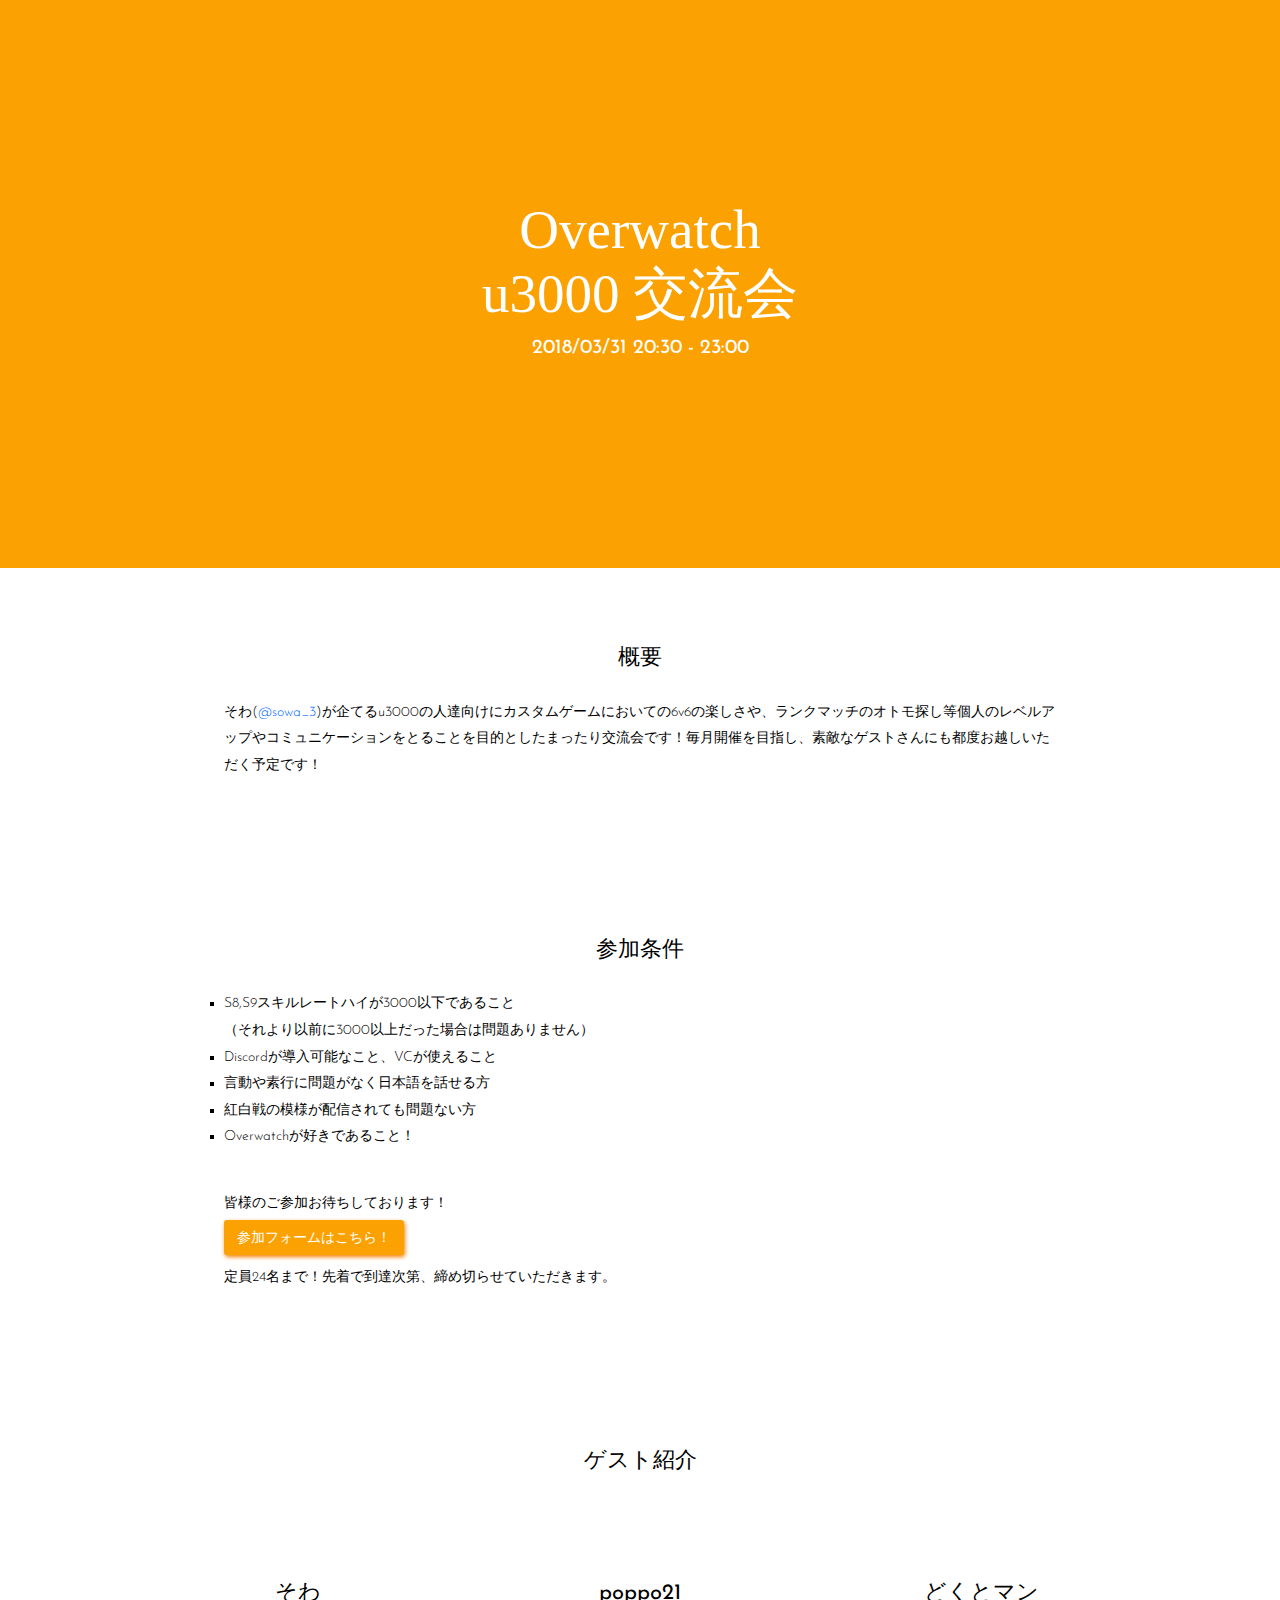
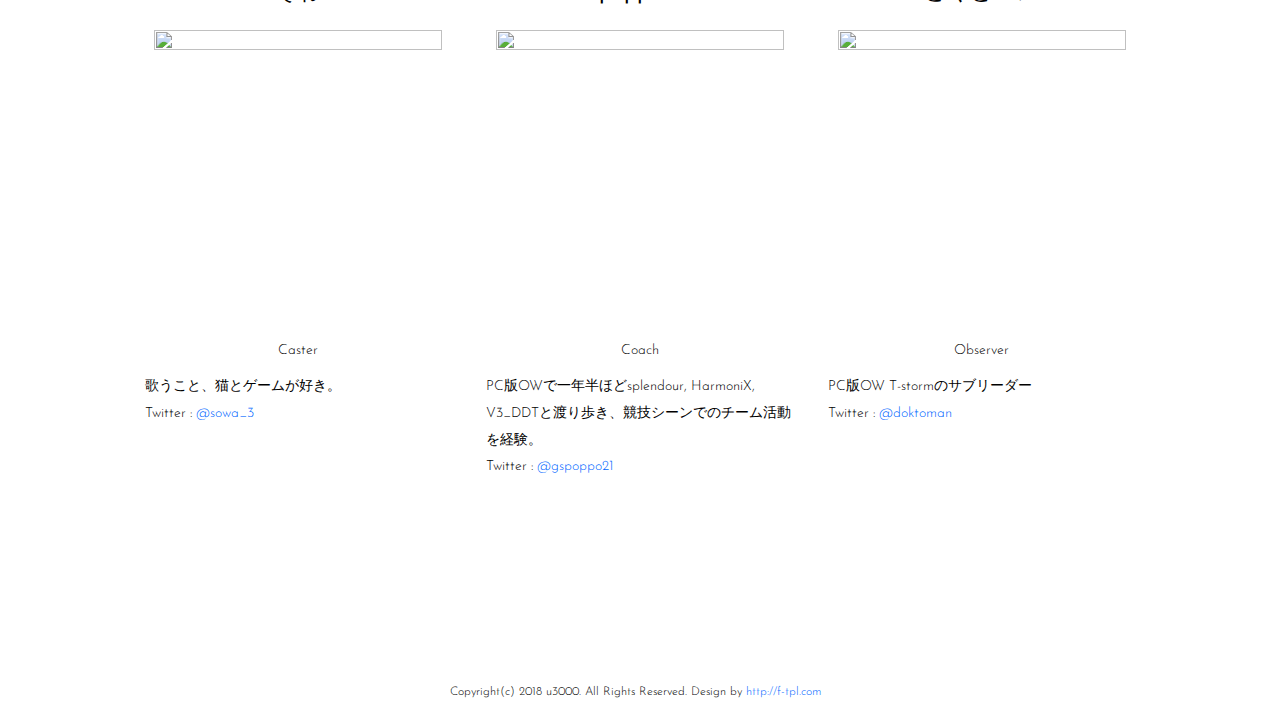
==== 3.html @ 667ba6cf "紹介文を追加" ====
<!doctype html>
<html lang="ja">
<head>
<meta charset="UTF-8">
<meta name="description" content="第三回PC版Overwatch u3000交流会・紅白戦">
<meta name="viewport" content="width=device-width">
<title>u3000交流会 | 第三回PC版Overwatch u3000交流会・紅白戦</title>
<link rel="stylesheet" media="all" href="css/style.css">
<script src="https://ajax.googleapis.com/ajax/libs/jquery/1.8.0/jquery.min.js"></script>
<script src="js/script.js"></script>
<meta name="twitter:card" content="summary_large_image" />
<meta name="twitter:site" content="@sowa_3" />
<meta property="og:url" content="https://u3000sowa.github.io/" />
<meta property="og:title" content="Overwatch u3000交流会" />
<meta property="og:image" content="https://u3000sowa.github.io/images/img.png" />
</head>
<body>

<nav id="mainnav">
	<p id="menuWrap"><a id="menu"><span id="menuBtn"></span></a></p>
	<div class="panel">
		<ul>
			<li><a href="#header">TOP</a></li>
			<li><a href="#sec01">概要</a></li>
			<li><a href="#sec02">参加条件</a></li>
			<li><a href="#sec03">ゲスト紹介</a></li>
			<li><a href="https://www.twitch.tv/sowamuu_gg">配信ページ</a></li>
			<li><a href="https://twitter.com/sowa_3">Twitter</a></li>
		</ul>
	</div>
</nav>

<header id="header">
	<img src="images/fba102.png" alt="">
	<div id="slogan">
		<h1>Overwatch</h1>
		<h1>u3000 交流会</h1>
		<h2>2018/03/31 20:30 - 23:00</h2>
	</div>
</header>

<!-- 概要 -->
<section id="sec01">
	<header>
		<h2>概要</h2>
	</header>
	<div class="vision">
		そわ(<a href="https://twitter.com/sowa_3">@sowa_3</a>)が企てるu3000の人達向けにカスタムゲームにおいての6v6の楽しさや、ランクマッチのオトモ探し等個人のレベルアップやコミュニケーションをとることを目的としたまったり交流会です！毎月開催を目指し、素敵なゲストさんにも都度お越しいただく予定です！
	</div>
</section>
<!-- // 概要 -->

<!-- 参加条件 -->
<section id="sec02">
	<header>
		<h2>参加条件</h2>
	</header>
	<div class="vision">
		<ul>
			<li>S8,S9スキルレートハイが3000以下であること<br>（それより以前に3000以上だった場合は問題ありません）</li>
			<li>Discordが導入可能なこと、VCが使えること</li>
			<li>言動や素行に問題がなく日本語を話せる方</li>
			<li>紅白戦の模様が配信されても問題ない方</li>
			<li>Overwatchが好きであること！</li>
		</ul>
		<p>皆様のご参加お待ちしております！</p>
		<a button class="btn" onclick="location.href='https://goo.gl/forms/IN102iPbxKJawy0r2'">参加フォームはこちら！</a>
		<p>定員24名まで！先着で到達次第、締め切らせていただきます。</p>
	</div>
</section>
<!-- // 参加条件 -->

<!-- ゲスト紹介 -->
<section id="sec03">
	<header>
		<h2>ゲスト紹介</h2>
	</header>
	<div class="inner">
		<ul class="col3">
			<li>
				<h2>そわ</h2>
				<img src="images/sowa.png" width="288" height="288" alt="">
				<div class="center">Caster</div>
				<p>歌うこと、猫とゲームが好き。</p>
				<p>Twitter : <a href="https://twitter.com/sowa_3">@sowa_3</a></p>
				</li>
			<li>
				<h2>poppo21</h2>
				<img src="https://pbs.twimg.com/profile_images/968162155701784576/dYV2qPCT_400x400.jpg" width="288" height="288" alt="">
				<div class="center">Coach</div>
				<p>PC版OWで一年半ほどsplendour, HarmoniX, V3_DDTと渡り歩き、競技シーンでのチーム活動を経験。</p>
				<p>Twitter : <a href="https://twitter.com/gspoppo21">@gspoppo21</a></p>
			</li>
			<li>
				<h2>どくとマン</h2>
				<img src="https://pbs.twimg.com/profile_images/965142204518821888/nxe8o_r1_400x400.jpg" width="288" height="288" alt="">
				<div class="center">Observer</div>
				<p>PC版OW T-stormのサブリーダー</p>
				<p>Twitter : <a href="https://twitter.com/doktoman">@doktoman</a></p>
			</li>
		</ul>
	</div>
</section>
<!-- // ゲスト紹介 -->

<footer id="footer">
	Copyright(c) 2018 u3000. All Rights Reserved. Design by <a href="http://f-tpl.com" target="_blank">http://f-tpl.com</a><!-- ←クレジット表記を外す場合はシリアルキーが必要です http://f-tpl.com/credit/ -->
</footer>

</body>
</html>
---- css/style.css ----
@import url(https://fonts.googleapis.com/css?family=Pacifico);
@import url(http://fonts.googleapis.com/earlyaccess/notosansjp.css);
@import url(https://fonts.googleapis.com/css?family=Josefin+Sans);
@import url(https://fonts.googleapis.com/earlyaccess/roundedmplus1c.css);

/* reset */
body,div,dl,dt,dd,ul,ol,li,h1,h2,h3,h4,h5,h6,pre,form,fieldset,input,textarea,p,blockquote,th,td{margin:0;padding:0;}
address,caption,cite,code,dfn,em,strong,th,var{font-style:normal;}
ul{list-style:none;}
table{border-collapse:collapse;border-spacing:0;}
caption,th{text-align:left;}
q:before,q:after{content:'';}
object,embed{vertical-align:top;}
legend{display:none;}
h1,h2,h3,h4,h5,h6{font-size:100%;}
img,abbr,acronym,fieldset{border:0;}

body{
	font: 14px/1.9 'Josefin Sans', 'Noto Sans JP',sans-serif;
	font-weight: 300;
	-webkit-text-size-adjust:100%;
	overflow-x: hidden;
	color: #000;
	background: #fff;
}

a{
	color: #0066ff;
	text-decoration: none;
}

a:hover, .active{
  text-decoration: underline;
}

a:active, a:focus,input:active, input:focus{outline:0;}


/* ヘッダー
------------------------------------------------------------*/
#header{
	position: relative;
    overflow:hidden;
    width:100%;
    height:568px;
}

#header img{
    position:absolute;
    left:50%;
    width:1280px;
    height:568px;
    margin-left:-640px;
}

#slogan{
	position: absolute;
  top: 50%;
	width: 100%;
	-webkit-transform: translate(0, -50%);
  transform: translate(0, -50%);
	color: #fff;
	line-height: 0.8;
	text-align: center;
}

#slogan h1{
	font-size: 55px;
	font-family: 'Rounded Mplus 1c';
	margin-bottom: 20px;
	font-weight:normal;
}

#slogan h2{
	line-height: 1.2;
	font-size: 20px;
	font-weight:normal;
}


/* フッター
------------------------------------------------------------*/
#footer{
	clear: both;
	padding: 50px 10px 50px 0;
	text-align: center;
	font-size: 12px;
}


/* 共通
------------------------------------------------------------*/
h1, h2{
	font-family: 'Josefin Sans', 'Noto Sans JP',sans-serif;
}

img{
	width: 100%;
	height: auto;
}

section{clear:both;}

section h2{
	font-size: 22px;
	font-weight:normal;
	text-align: center;
}

.inner{
	width: 94%;
	margin: 0 auto;
	padding-bottom: 50px;
	
}

.col2 li{
	display: inline-block;
	width: 100%;
  	margin: 20px 0 20px 0;
}

.center{
	text-align: center;
	margin-bottom: 10px;
}

div{
	font-family: 'Josefin Sans', 'Noto Sans JP',sans-serif;
}

a.btn{
	margin-bottom: 10px;
    margin-top: 2px;
	display: block;
	height: 35px;
	width: 180px;
	text-decoration: none;
	background: #fba102;
	color: #fff;
	line-height: 37px;
	text-align: center;
	border-radius: 3px;
	box-shadow: 1px 2px 4px #f58002;
  }
  a.btn:active{
	-ms-transform: translateY(2px);
	-webkit-transform: translateY(2px);
	transform: translateY(2px);
	box-shadow:none;
  }

/* SEC01 VISION
------------------------------------------------------------*/

.vision{
	width: 65%;
	margin: 0 auto;
	padding-bottom: 80px;
}

.vision ul{
	padding-bottom: 40px;
	list-style-type: square;
}


/* SEC02 MESSAGE
------------------------------------------------------------*/
.wrap{
	clear: both;
	width: 100%;
	background: #f6f6f6;
}

.bg{
	line-height: 0;
}

.txt h2{
	padding: 0 0 20px !important;
}

ul.col2{
	padding-left: 18px;
	padding-right: 18px;
}


/* SEC03 SERVICE MESSAGE STORY
------------------------------------------------------------*/
.col3 li{
	margin-bottom: 50px;
}

.col3 img{
	max-width: 288px;
	display: block;
	margin: -5px auto 20px;
}

/* SEC04 STORY & SUCCESS
------------------------------------------------------------*/
#sec04{
	background: url(../images/bgSec04.jpg) no-repeat 100% 100% fixed;
	background-size: cover;
	-webkit-background-size: cover;
	color: #fff;
}


/* SEC05 PROFILE
------------------------------------------------------------*/
#sec05{
	padding-top: 50px;
	padding-bottom : 400px;
}

#sec05 dl{
	line-height: 1.2;
}

#sec05 dt{
	clear: left;
	float: left;
	display: block;
	width: 30%;
	margin-right: 10%;
	margin-bottom: 20px;
	text-align: right;
	line-height: 1.6em;
}

#sec05 dd{
	width: 60%;
	float: left;
	text-align: left;
	margin-bottom: 15px;
	line-height: 1.6em;
}

/* RESPONSIVE 設定
------------------------------------------------------------*/

@media only screen and (min-width: 1200px){
	.inner{
		width: 1024px;
		padding-bottom: 120px;
	}
	.inner img{
		max-width: 288px;
		display: block;
		margin: -5px auto 20px;
	}
	section h2{
		padding: 70px 0 20px;
	}
	.txt h2{
		padding: 0 0 20px !important;
	}
	section h3{
		padding: 10px 0 10px;
		font-size: 16px;
	}
}

@media only screen and (min-width: 800px){
	body{
		font-size:14px;
	}
	
  a#menu{
		display:none;
	}	

	.panel{
		display:block !important;
	}

	#mainnav{
		position:fixed;
		top: 0;
		width:100%;
		z-index:500;
	}

	#mainnav ul{
		text-align: right;
		padding-right: 30px;
	}

	#mainnav li{
		display: inline-block;
		padding: 45px 10px 20px;
		font-size: 14px;
		font-weight: 300;
	}
	
  #mainnav a{
		color: #7f7f7f;
	}
	
	#mainnav.changeNav{
		background: rgba(255,255,255,.9);
		border-bottom: 1px solid #d1d1d1;
	}
	
	#mainnav.changeNav li{
		padding: 20px 10px;
	}

	/* SEC02 MESSAGE
	-----------------*/
	.txt, .bg{
		width: 50%;
		float: left;
		display: table;
	background: #f6f6f6;
	}

	#sec02_02 .txt, #sec02_02 .bg{
		float: right;
	}

	.vMid{
		display: table-cell;
		padding: 0 100px;
		vertical-align: middle;
	}
	
	/* SEC03 SERVICE MESSAGE STORY
	-----------------*/
	.col3{
		text-align: center;
	}

	.col3 li{
		display: inline-block;
		width: 30%;
		padding: 0 1.5%;
		margin-bottom: 0;
		vertical-align: top;
		text-align: left;
	}
	
	/* SEC05 PROFILE
	-----------------*/
	#sec05{
		padding-top: 10px;
	}
	
  #footer{
		padding: 80px 10px 10px 0;
	}
}

@media only screen and (min-width: 641px){
	.col2 li{
		width: 40%;
		padding: 0 3%;
		vertical-align: middle;
	}
}

@media only screen and (max-width: 640px){
	#map iframe{
	  width: 96% !important;
		left: 2%;
	}
}

@media only screen and (max-width: 799px){
	#slogan h1{
		font-size: 31px;
	}

	#slogan h2{
		font-size: 16px;
	}

  a#menu{
  	display: inline-block;
  	position: relative;
  	width: 40px;
  	height: 40px;
  	margin: 10px;
	}

	#menuBtn{
  	display: block;
  	position: absolute;
  	top: 50%;
  	left: 50%;
  	width: 18px;
  	height: 2px;
  	margin: -1px 0 0 -7px;
  	background: #fff;
  	transition: .2s;
	}

	#menuBtn:before, #menuBtn:after{
  	display: block;
  	content: "";
  	position: absolute;
  	top: 50%;
  	left: 0;
  	width: 18px;
  	height: 2px;
  	background: #fff;
  	transition: .3s;
	}

	#menuBtn:before{
  	margin-top: -7px;
	}

	#menuBtn:after{
  	margin-top: 5px;
	}

	a#menu .close{
  	background: transparent;
	}

	a#menu .close:before, a#menu .close:after{
  	margin-top: 0;
	}

	a#menu .close:before{
  	transform: rotate(-45deg);
  	-webkit-transform: rotate(-45deg);
	}

	a#menu .close:after{
  	transform: rotate(-135deg);
  	-webkit-transform: rotate(-135deg);
	}

	.panel{
		width: 100%;
		display: none;
		overflow: hidden;
		position: relative;
		left: 0;
		top: 0;
		z-index: 100;
	}

	#mainnav{
		position: absolute;
		top: 0;
		right: 0;
		width: 100%;
		text-align: right;
		z-index:500;
	}

	#mainnav ul{
		border-bottom: 1px solid #ccc;
		background: #fff;
		text-align: left;
	}

	#mainnav li a{
		position: relative;
		display:block;
		padding:15px 25px;
		border-bottom: 1px solid #ccc;
		color: #000;
		font-weight: 400;
	}

	#mainnav li a:before{
		display: block;
		content: "";
		position: absolute;
		top: 50%;
		left: 5px;
		width: 6px;
		height: 6px;
		margin: -4px 0 0 0;
		border-top: solid 2px #000;
		border-right: solid 2px #000;
		-webkit-transform: rotate(45deg);
		transform: rotate(45deg);
	}
	.col3 li{
		margin: 0 auto;
		display: block;
	max-width: 288px;
	}
}

@media only screen and (max-width: 1199px){
	section h2{
		padding: 50px 0 20px 0;
	}
	#sec01 h2{
		padding: 70px 0 20px;
	}
	.vMid{
		padding: 0 20px;
	}
}
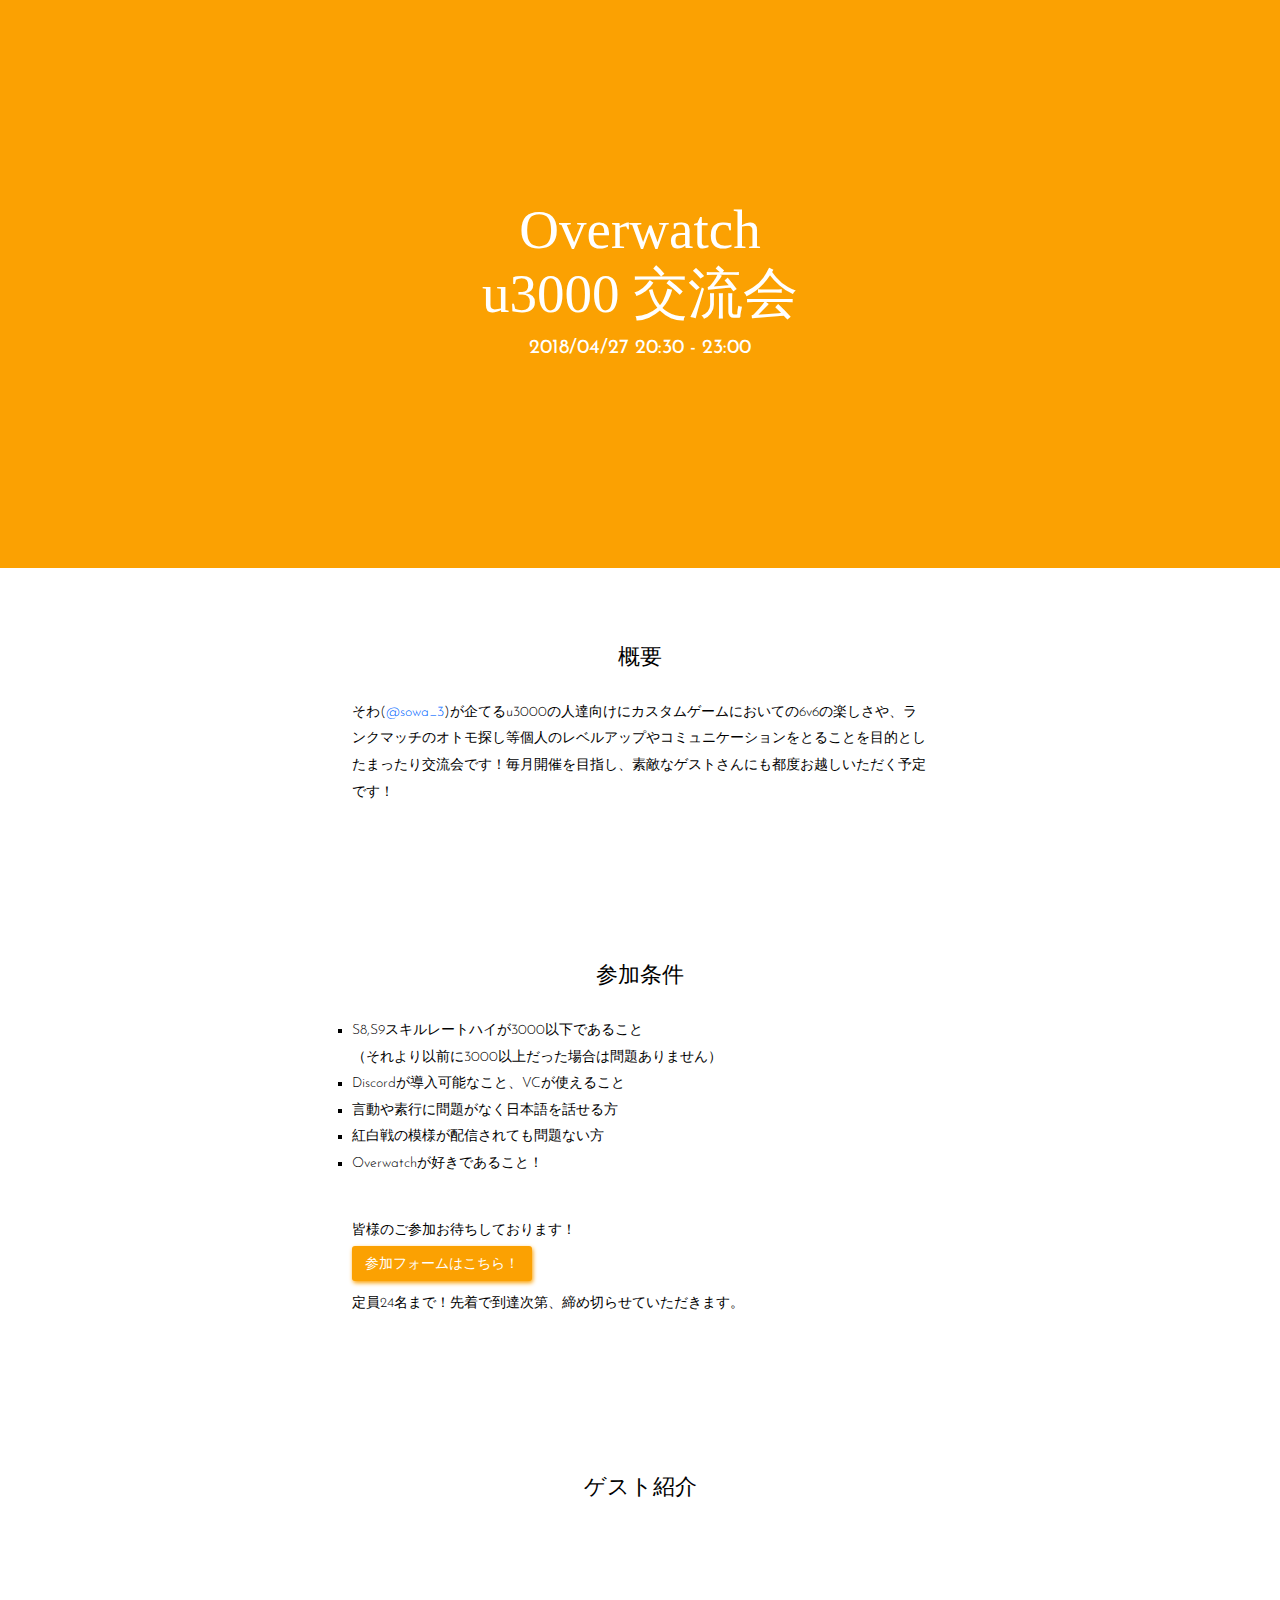
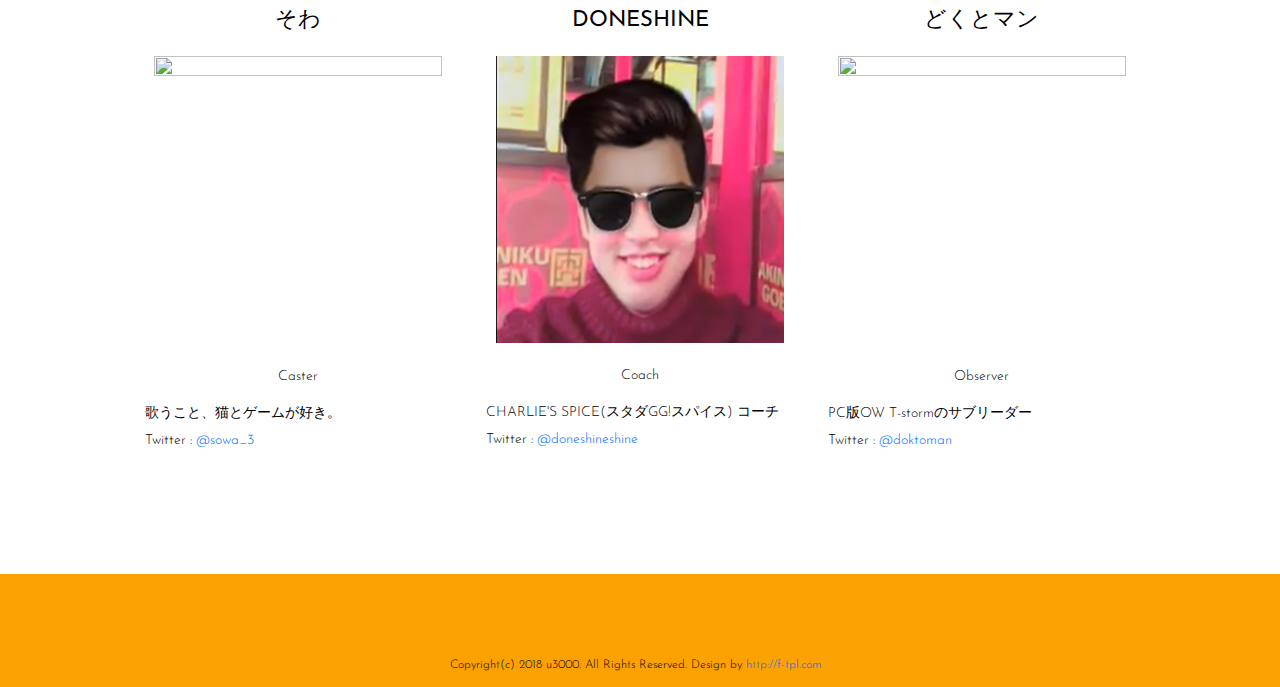
==== commit 347d2894: "加筆" ====
--- a/3.html
+++ b/3.html
@@ -35,7 +35,7 @@
 	<div id="slogan">
 		<h1>Overwatch</h1>
 		<h1>u3000 交流会</h1>
-		<h2>2018/03/31 20:30 - 23:00</h2>
+		<h2>2018/04/27 20:30 - 23:00</h2>
 	</div>
 </header>
 
@@ -85,11 +85,11 @@
 				<p>Twitter : <a href="https://twitter.com/sowa_3">@sowa_3</a></p>
 				</li>
 			<li>
-				<h2>poppo21</h2>
-				<img src="https://pbs.twimg.com/profile_images/968162155701784576/dYV2qPCT_400x400.jpg" width="288" height="288" alt="">
+				<h2>DONESHINE</h2>
+				<img src="images/done.png" width="288" height="288" alt="">
 				<div class="center">Coach</div>
-				<p>PC版OWで一年半ほどsplendour, HarmoniX, V3_DDTと渡り歩き、競技シーンでのチーム活動を経験。</p>
-				<p>Twitter : <a href="https://twitter.com/gspoppo21">@gspoppo21</a></p>
+				<p>CHARLIE'S SPICE(スタダGG!スパイス) コーチ</p>
+				<p>Twitter : <a href="https://twitter.com/doneshineshine">@doneshineshine</a></p>
 			</li>
 			<li>
 				<h2>どくとマン</h2>
--- a/css/style.css
+++ b/css/style.css
@@ -42,7 +42,8 @@
 	position: relative;
     overflow:hidden;
     width:100%;
-    height:568px;
+	height:568px;
+	background: #fba102;
 }
 
 #header img{
@@ -85,6 +86,7 @@
 	padding: 50px 10px 50px 0;
 	text-align: center;
 	font-size: 12px;
+	background: #fba102;
 }
 
 
@@ -141,7 +143,7 @@
 	line-height: 37px;
 	text-align: center;
 	border-radius: 3px;
-	box-shadow: 1px 2px 4px #f58002;
+	box-shadow: 1px 2px 4px #fba102;
   }
   a.btn:active{
 	-ms-transform: translateY(2px);
@@ -154,7 +156,7 @@
 ------------------------------------------------------------*/
 
 .vision{
-	width: 65%;
+	width: 45%;
 	margin: 0 auto;
 	padding-bottom: 80px;
 }
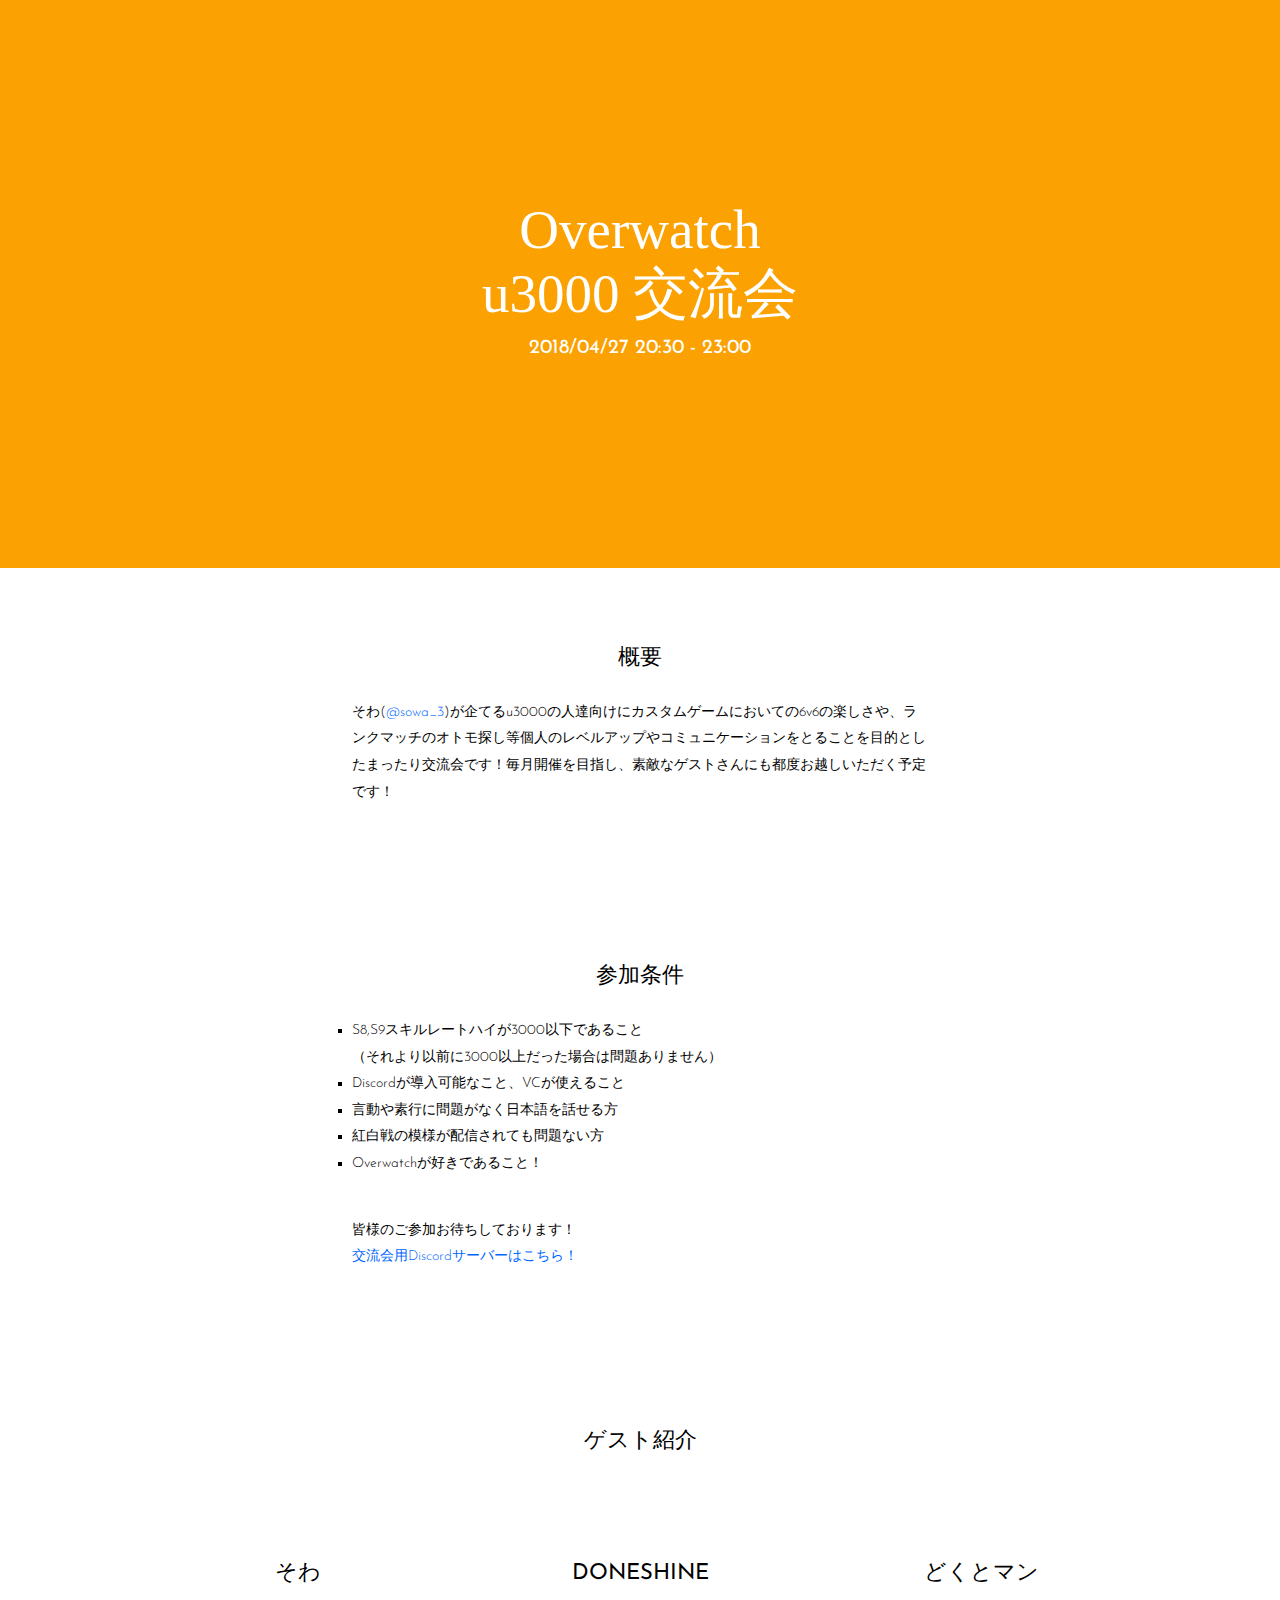
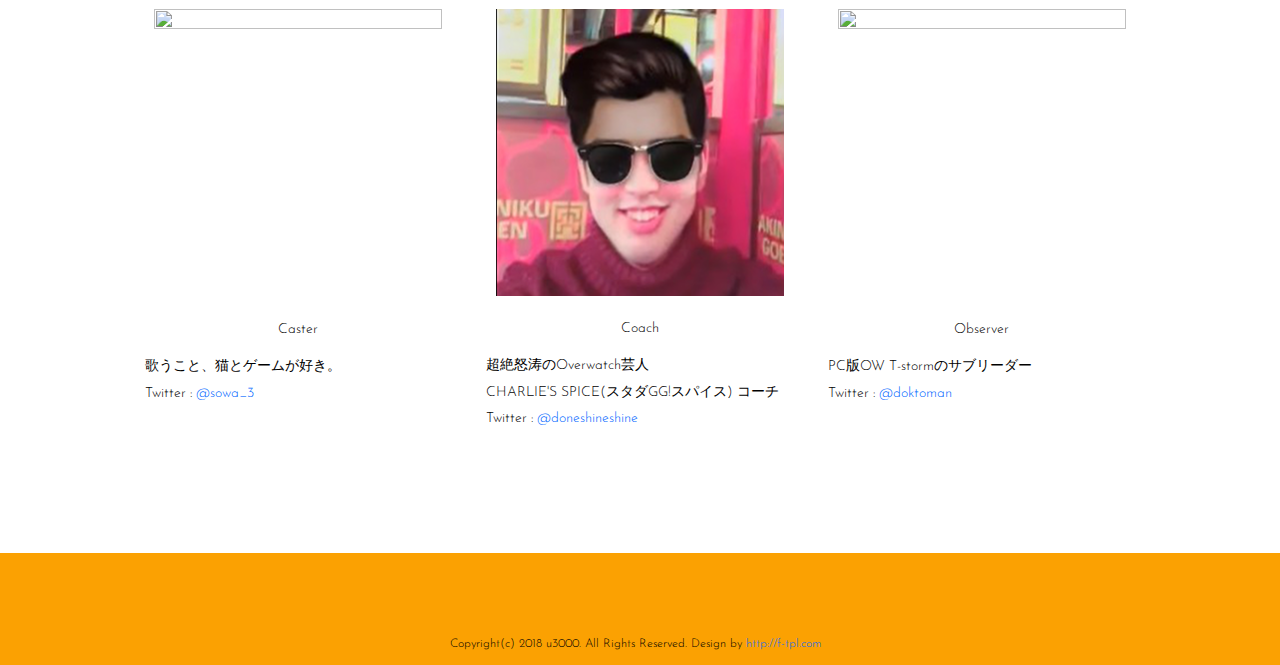
==== commit c943d7a8: "リンク追加" ====
--- a/3.html
+++ b/3.html
@@ -64,8 +64,7 @@
 			<li>Overwatchが好きであること！</li>
 		</ul>
 		<p>皆様のご参加お待ちしております！</p>
-		<a button class="btn" onclick="location.href='https://goo.gl/forms/IN102iPbxKJawy0r2'">参加フォームはこちら！</a>
-		<p>定員24名まで！先着で到達次第、締め切らせていただきます。</p>
+		<a href="https://discord.gg/h7yakcc"><i class="fab fa-discord"></i>交流会用Discordサーバーはこちら！<i class="fab fa-discord"></i></a>
 	</div>
 </section>
 <!-- // 参加条件 -->
@@ -88,6 +87,7 @@
 				<h2>DONESHINE</h2>
 				<img src="images/done.png" width="288" height="288" alt="">
 				<div class="center">Coach</div>
+				<p>超絶怒涛のOverwatch芸人</p>
 				<p>CHARLIE'S SPICE(スタダGG!スパイス) コーチ</p>
 				<p>Twitter : <a href="https://twitter.com/doneshineshine">@doneshineshine</a></p>
 			</li>
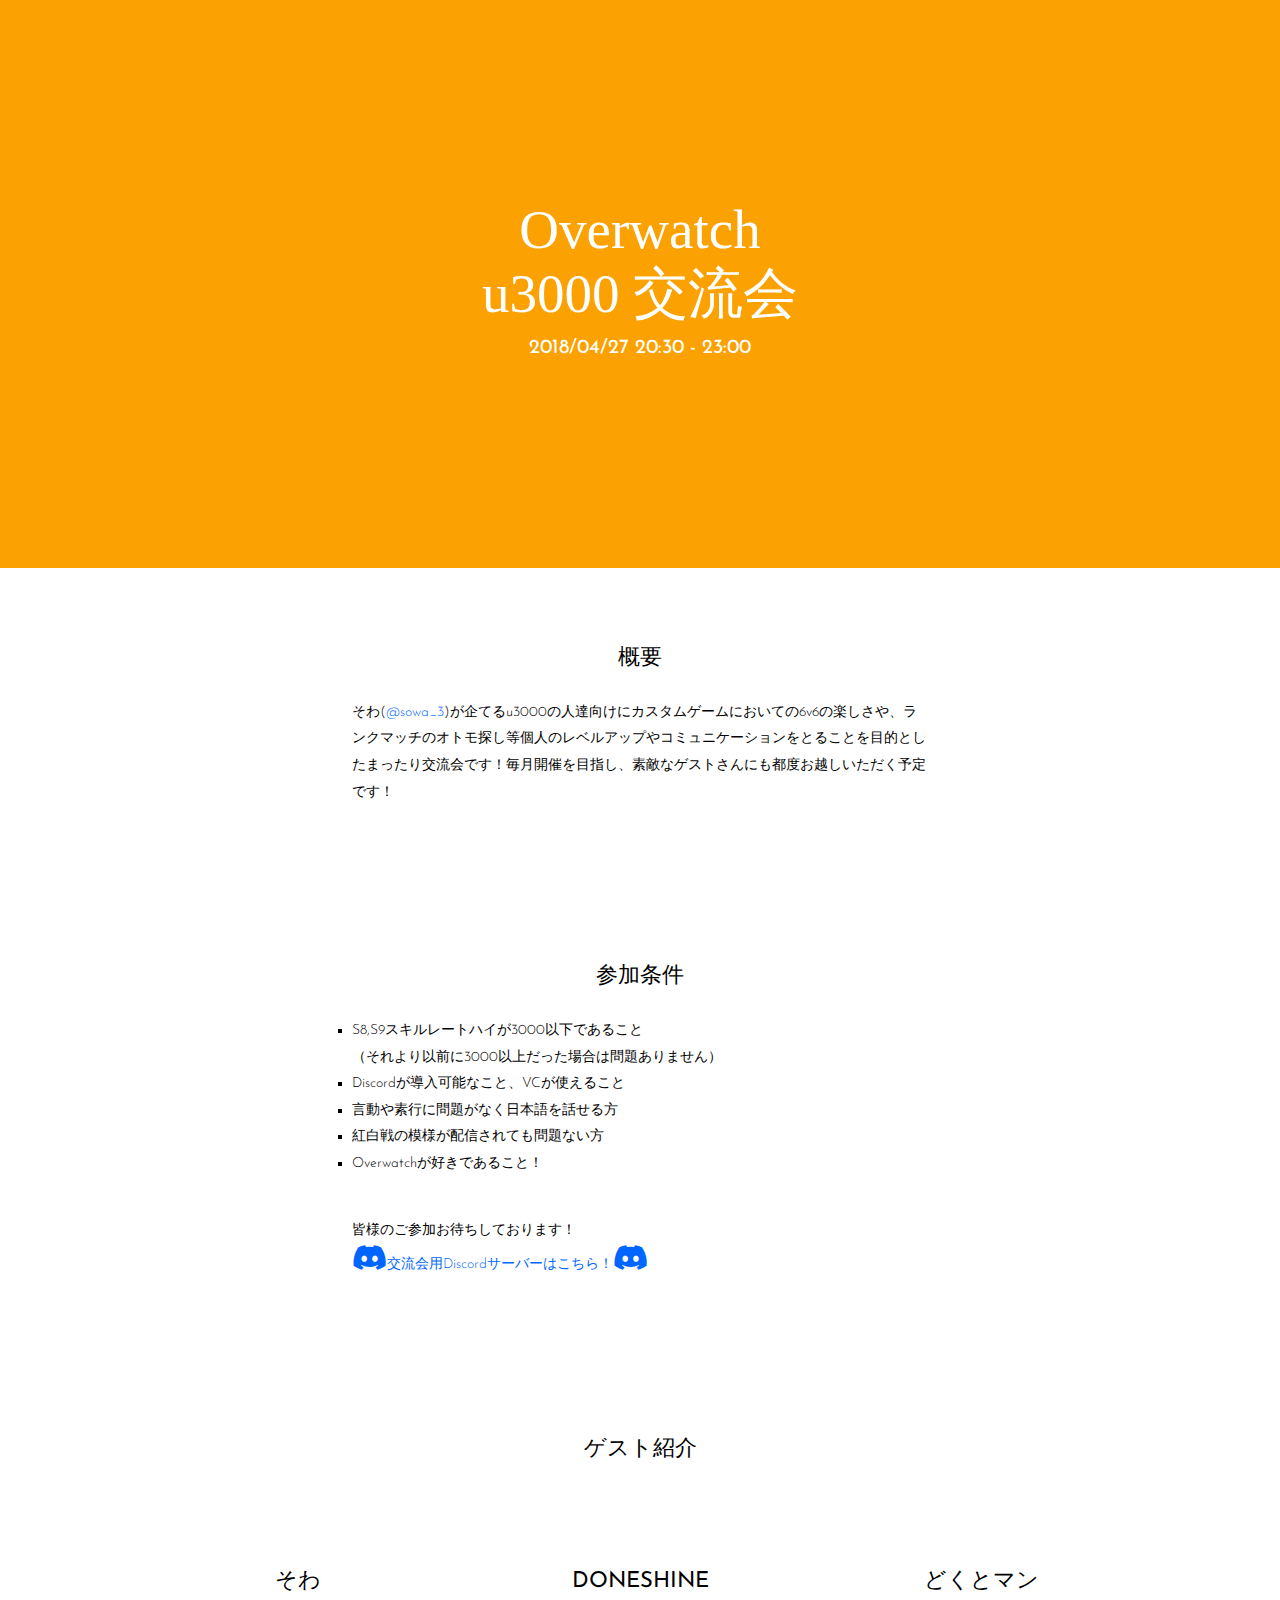
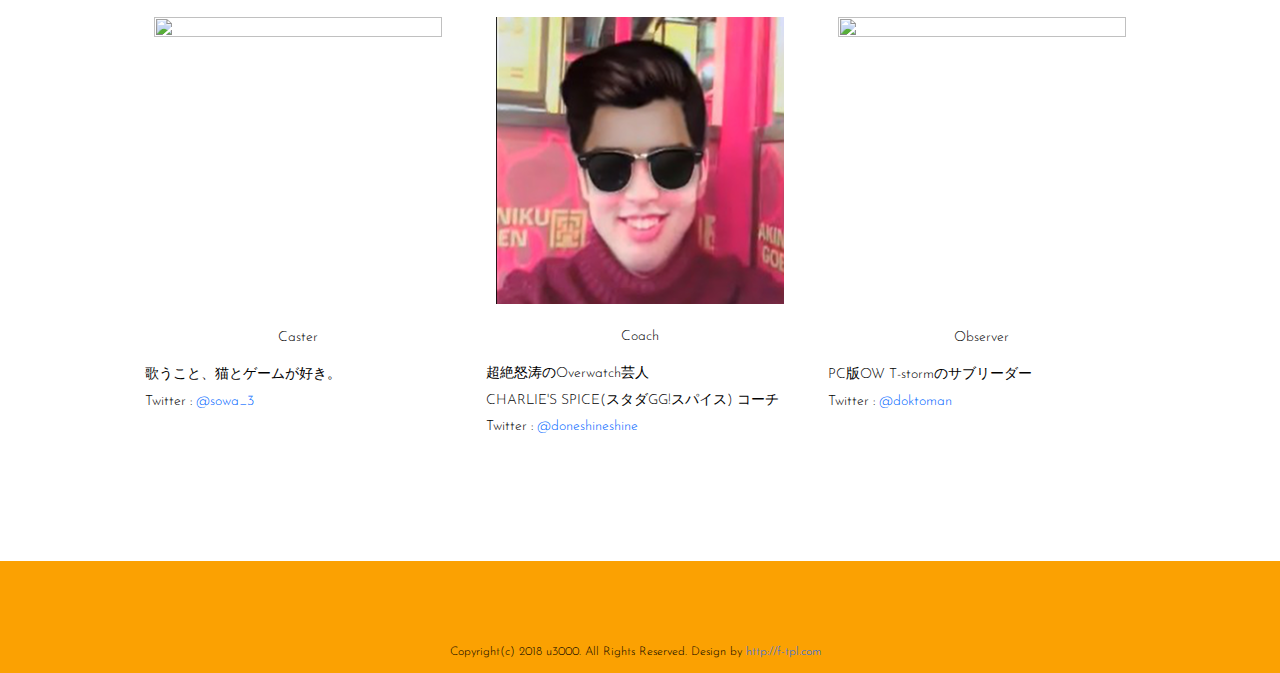
==== commit c79db8c5: "アイコン調整" ====
--- a/3.html
+++ b/3.html
@@ -1,4 +1,5 @@
 <!doctype html>
+<link href="https://use.fontawesome.com/releases/v5.0.6/css/all.css" rel="stylesheet">
 <html lang="ja">
 <head>
 <meta charset="UTF-8">
@@ -64,7 +65,7 @@
 			<li>Overwatchが好きであること！</li>
 		</ul>
 		<p>皆様のご参加お待ちしております！</p>
-		<a href="https://discord.gg/h7yakcc"><i class="fab fa-discord"></i>交流会用Discordサーバーはこちら！<i class="fab fa-discord"></i></a>
+		<a href="https://discord.gg/h7yakcc"><i class="fab fa-discord fa-2x fa-fw"></i>交流会用Discordサーバーはこちら！<i class="fab fa-discord fa-2x fa-fw"></i></a>
 	</div>
 </section>
 <!-- // 参加条件 -->
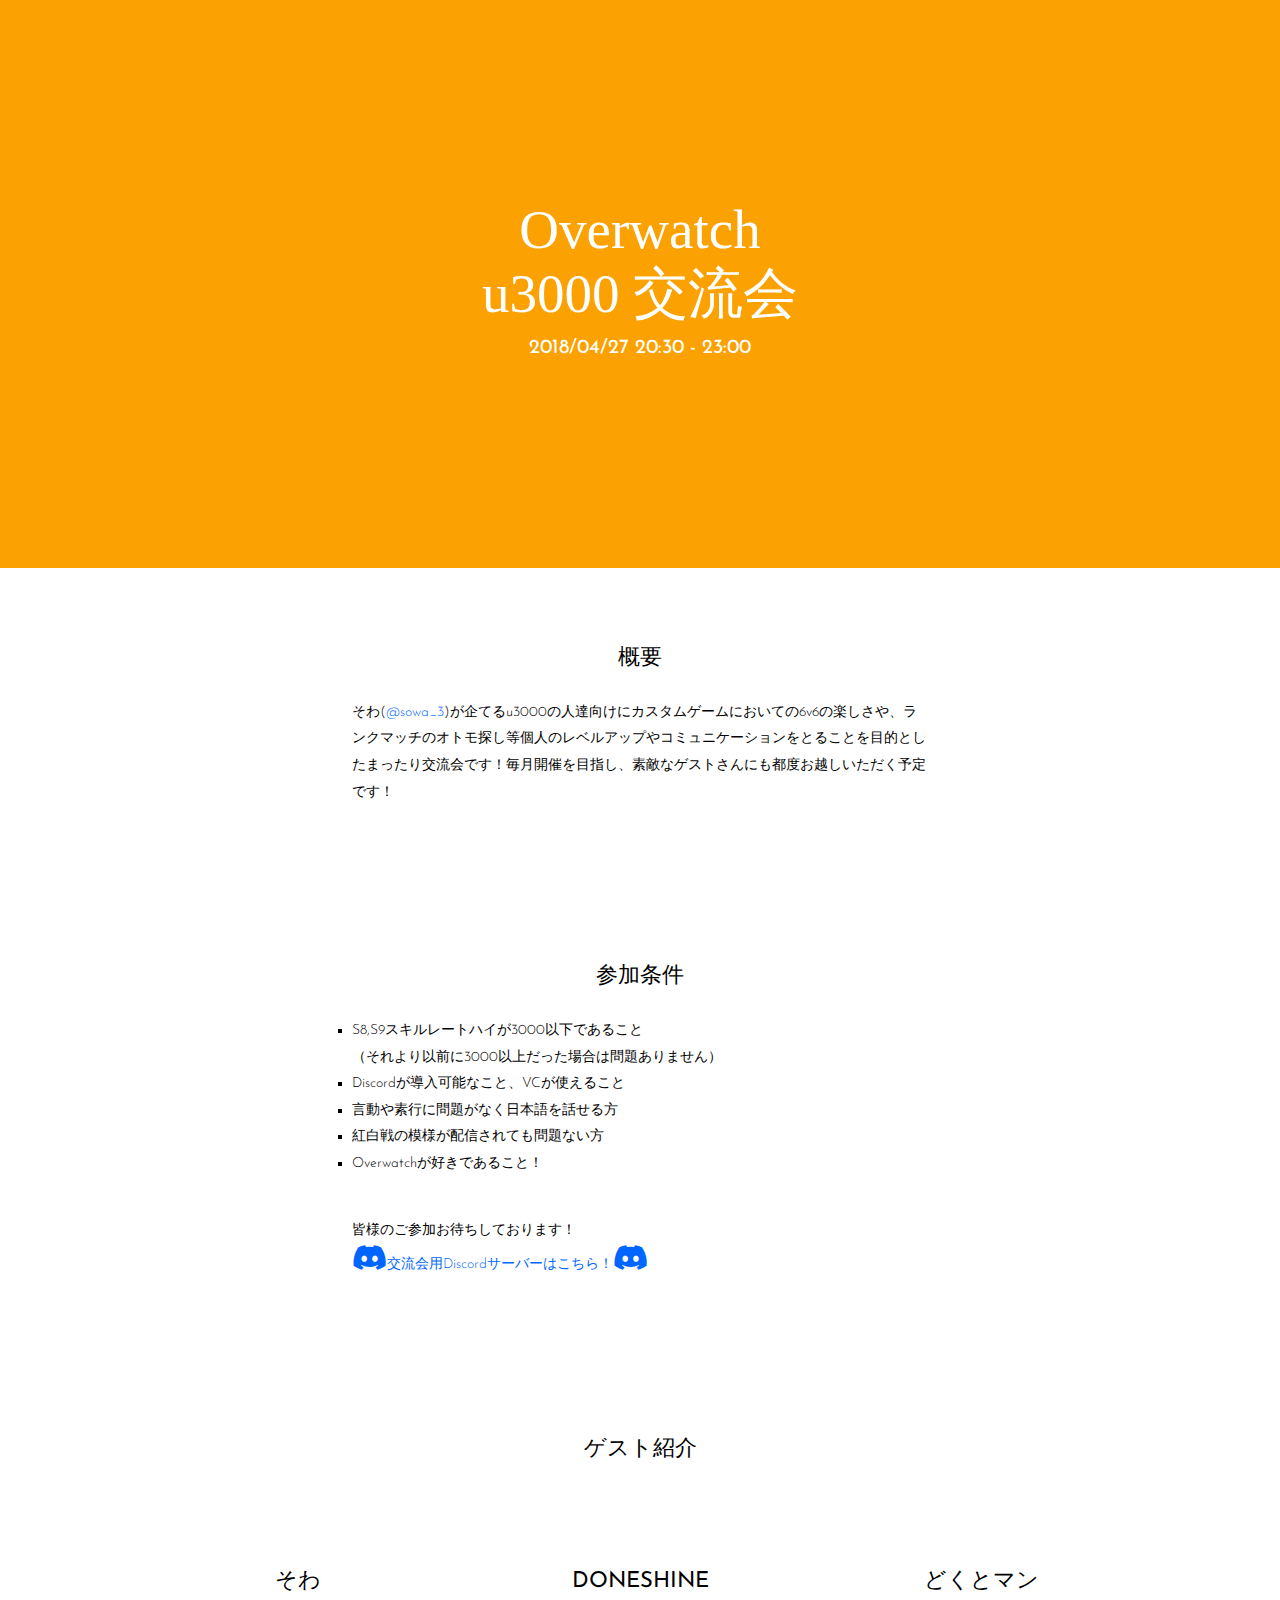
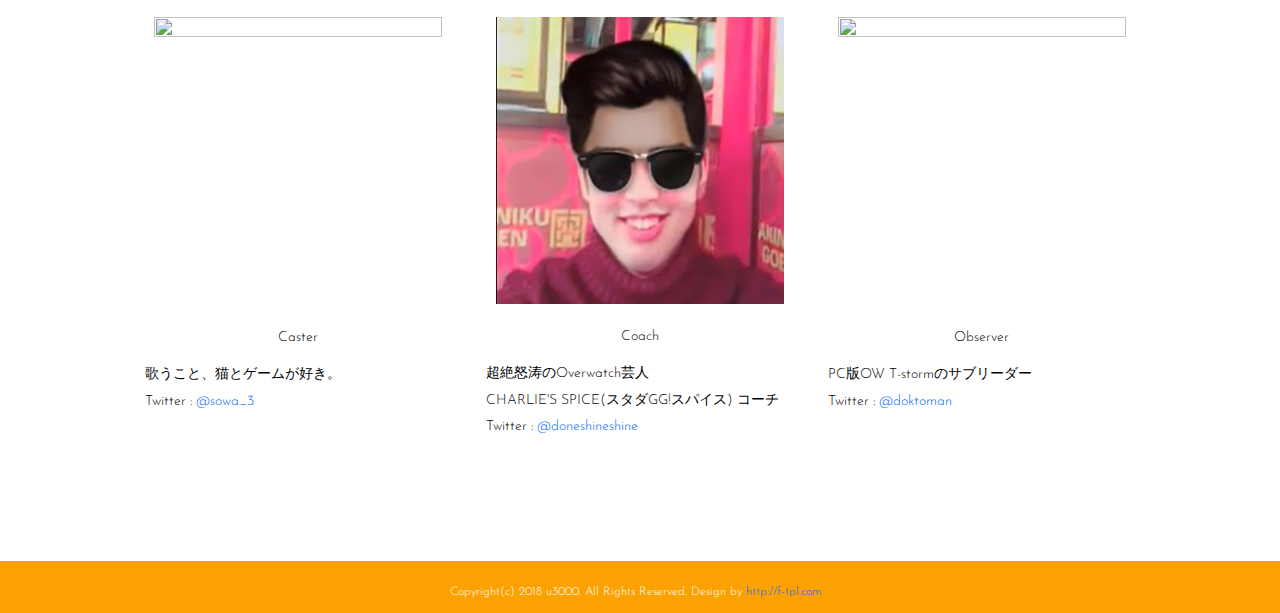
==== commit 2fb61c11: "タイトル画像削除" ====
--- a/3.html
+++ b/3.html
@@ -32,7 +32,6 @@
 </nav>
 
 <header id="header">
-	<img src="images/fba102.png" alt="">
 	<div id="slogan">
 		<h1>Overwatch</h1>
 		<h1>u3000 交流会</h1>
--- a/css/style.css
+++ b/css/style.css
@@ -83,10 +83,18 @@
 ------------------------------------------------------------*/
 #footer{
 	clear: both;
-	padding: 50px 10px 50px 0;
 	text-align: center;
 	font-size: 12px;
 	background: #fba102;
+	color: #fff;
+}
+/* アイコンを追加 */
+#footer a{
+	text-align: center;
+	clear: both;
+}
+#footer p{
+	padding: 50px 0 20px;
 }
 
 
@@ -131,6 +139,7 @@
 	font-family: 'Josefin Sans', 'Noto Sans JP',sans-serif;
 }
 
+/* フォーム用btnを追加 */
 a.btn{
 	margin-bottom: 10px;
     margin-top: 2px;
@@ -352,7 +361,7 @@
 	}
 	
   #footer{
-		padding: 80px 10px 10px 0;
+		padding: 20px 10px 10px 0px;
 	}
 }
 
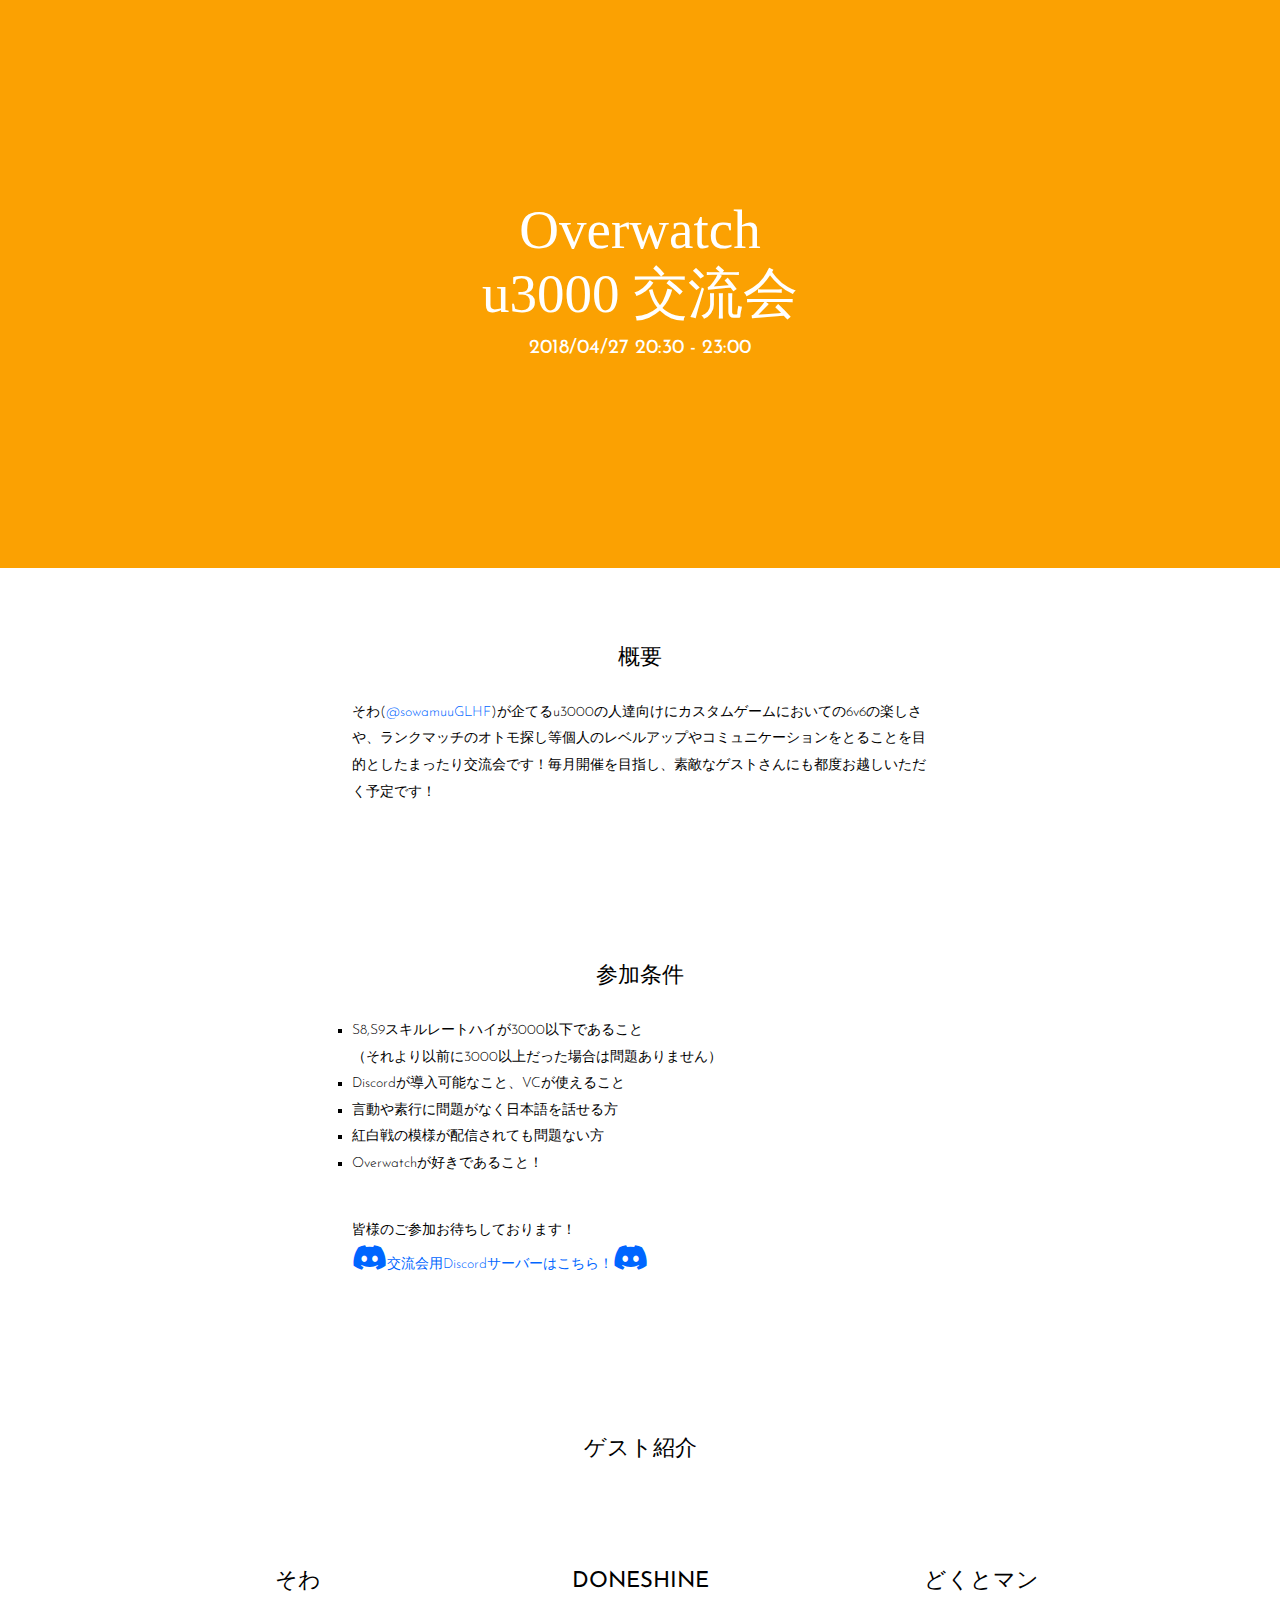
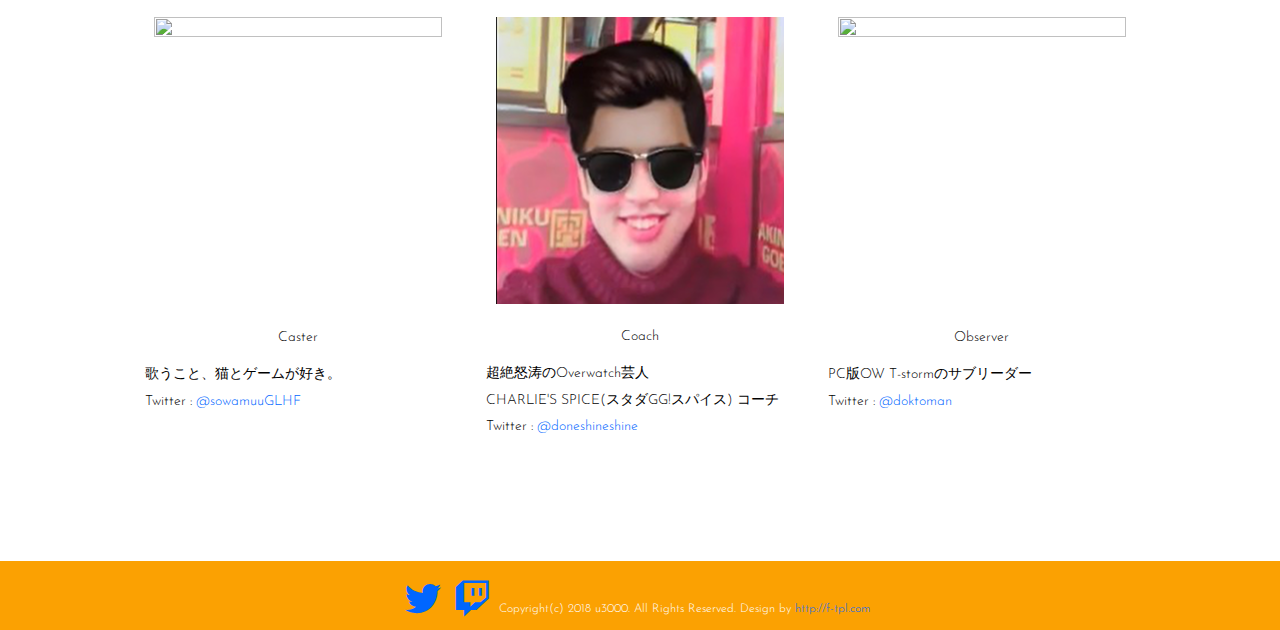
==== commit 2df7917a: "Merge pull request #5 from miyakonn/master" ====
--- a/3.html
+++ b/3.html
@@ -10,7 +10,7 @@
 <script src="https://ajax.googleapis.com/ajax/libs/jquery/1.8.0/jquery.min.js"></script>
 <script src="js/script.js"></script>
 <meta name="twitter:card" content="summary_large_image" />
-<meta name="twitter:site" content="@sowa_3" />
+<meta name="twitter:site" content="@sowamuuGLHF" />
 <meta property="og:url" content="https://u3000sowa.github.io/" />
 <meta property="og:title" content="Overwatch u3000交流会" />
 <meta property="og:image" content="https://u3000sowa.github.io/images/img.png" />
@@ -26,7 +26,7 @@
 			<li><a href="#sec02">参加条件</a></li>
 			<li><a href="#sec03">ゲスト紹介</a></li>
 			<li><a href="https://www.twitch.tv/sowamuu_gg">配信ページ</a></li>
-			<li><a href="https://twitter.com/sowa_3">Twitter</a></li>
+			<li><a href="https://twitter.com/sowamuuGLHF">Twitter</a></li>
 		</ul>
 	</div>
 </nav>
@@ -45,7 +45,7 @@
 		<h2>概要</h2>
 	</header>
 	<div class="vision">
-		そわ(<a href="https://twitter.com/sowa_3">@sowa_3</a>)が企てるu3000の人達向けにカスタムゲームにおいての6v6の楽しさや、ランクマッチのオトモ探し等個人のレベルアップやコミュニケーションをとることを目的としたまったり交流会です！毎月開催を目指し、素敵なゲストさんにも都度お越しいただく予定です！
+		そわ(<a href="https://twitter.com/sowamuuGLHF">@sowamuuGLHF</a>)が企てるu3000の人達向けにカスタムゲームにおいての6v6の楽しさや、ランクマッチのオトモ探し等個人のレベルアップやコミュニケーションをとることを目的としたまったり交流会です！毎月開催を目指し、素敵なゲストさんにも都度お越しいただく予定です！
 	</div>
 </section>
 <!-- // 概要 -->
@@ -64,8 +64,8 @@
 			<li>Overwatchが好きであること！</li>
 		</ul>
 		<p>皆様のご参加お待ちしております！</p>
-		<a href="https://discord.gg/h7yakcc"><i class="fab fa-discord fa-2x fa-fw"></i>交流会用Discordサーバーはこちら！<i class="fab fa-discord fa-2x fa-fw"></i></a>
-	</div>
+		<a href="https://discord.gg/h7yakcc"><i class="fab fa-discord fa-2x fa-fw"></i>交流会用Discordサーバーはこちら！<i class="fab fa-discord fa-2x fa-fw"></i></a>		
+		</div>
 </section>
 <!-- // 参加条件 -->
 
@@ -81,7 +81,7 @@
 				<img src="images/sowa.png" width="288" height="288" alt="">
 				<div class="center">Caster</div>
 				<p>歌うこと、猫とゲームが好き。</p>
-				<p>Twitter : <a href="https://twitter.com/sowa_3">@sowa_3</a></p>
+				<p>Twitter : <a href="https://twitter.com/sowamuuGLHF">@sowamuuGLHF</a></p>
 				</li>
 			<li>
 				<h2>DONESHINE</h2>
@@ -104,6 +104,10 @@
 <!-- // ゲスト紹介 -->
 
 <footer id="footer">
+	<!-- アイコンを追加 ここから -->
+	<a class="footer" href="https://twitter.com/sowamuuGLHF"><i class="fab fa-twitter fa-3x fa-fw"></i></a>
+	<a class="footer" href="https://www.twitch.tv/sowamuu_gg"><i class="fab fa-twitch fa-3x fa-fw"></i></a>
+	<!-- アイコンを追加 ここまで -->
 	Copyright(c) 2018 u3000. All Rights Reserved. Design by <a href="http://f-tpl.com" target="_blank">http://f-tpl.com</a><!-- ←クレジット表記を外す場合はシリアルキーが必要です http://f-tpl.com/credit/ -->
 </footer>
 
